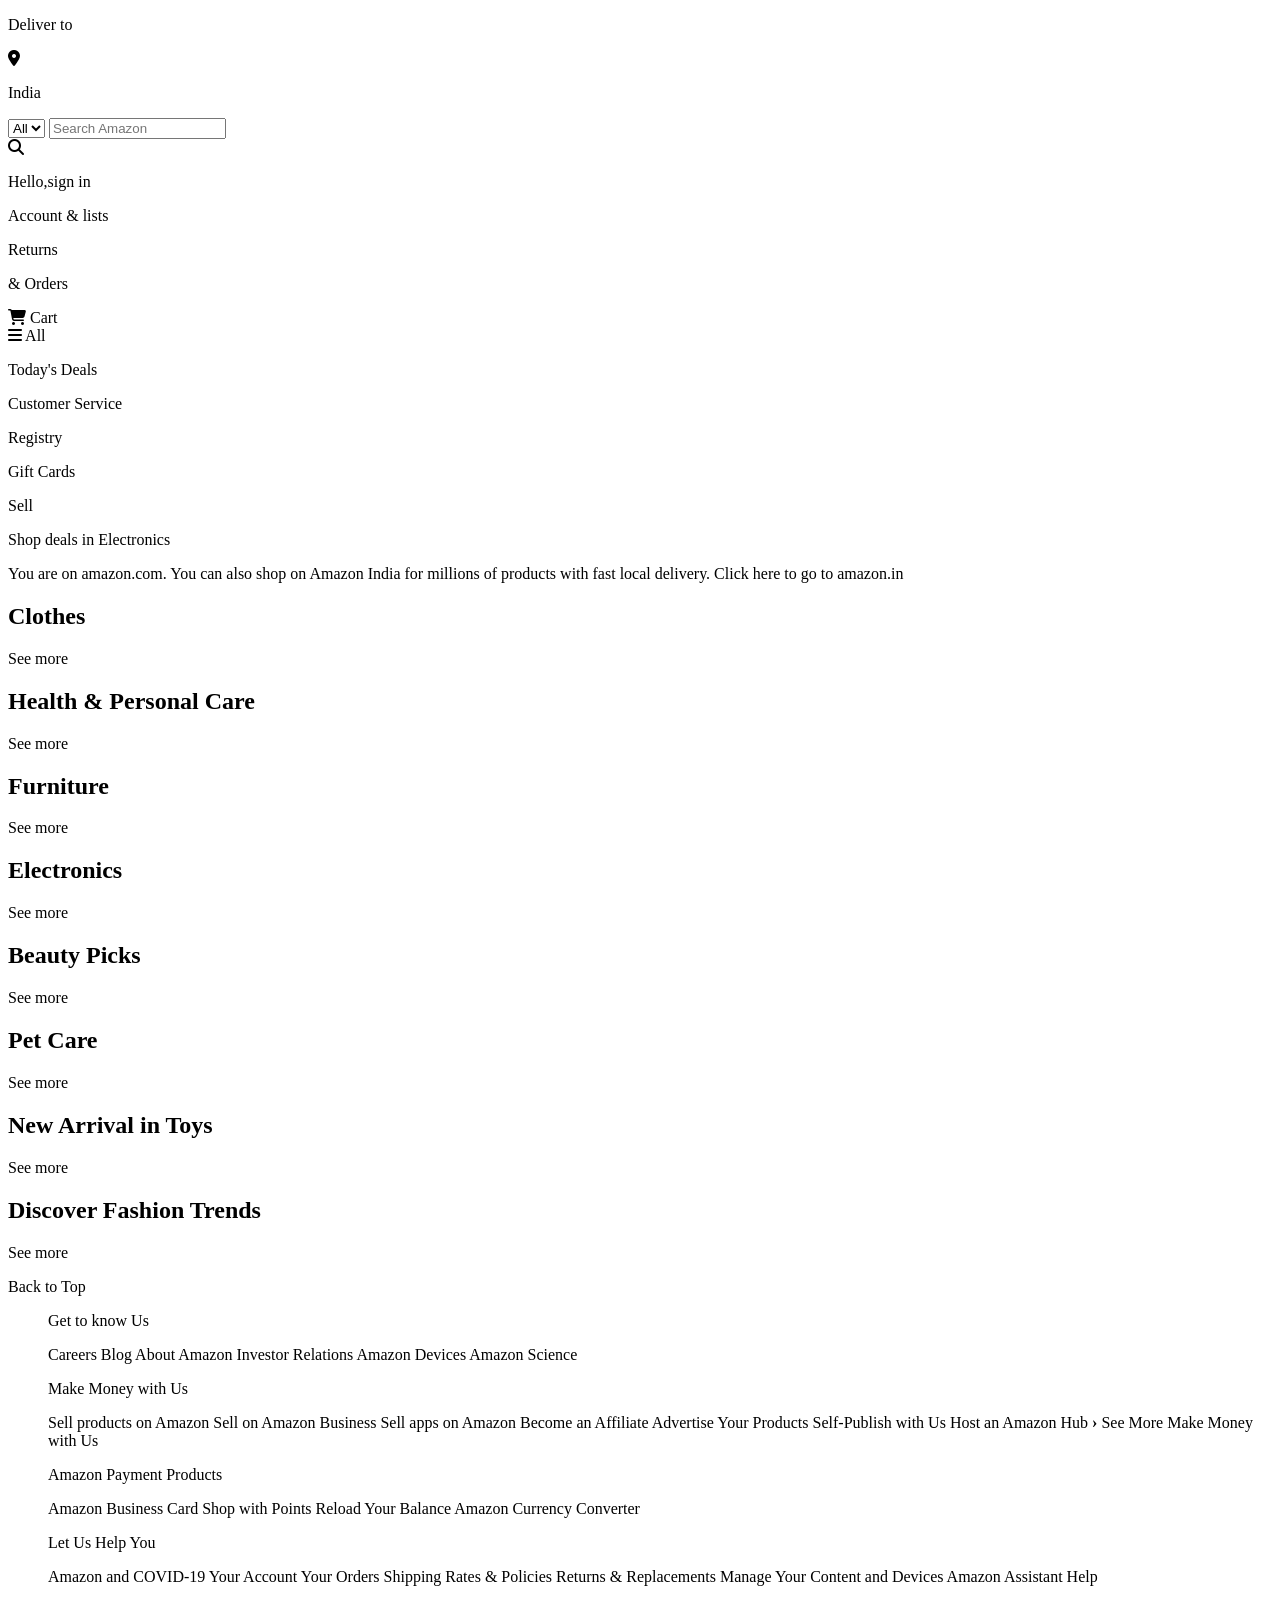
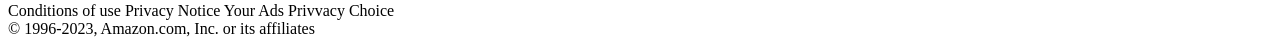
==== index.html @ c3206259 "Rename amazon.html to index.html" ====
<!DOCTYPE html>
<html lang="en">
<head>
  <meta charset="UTF-8">
  <meta http-equiv="X-UA-Compatible" content="IE=edge">
  <meta name="viewport" content="width=device-width, initial-scale=1.0">
  <title>Amazon</title>
  <link rel="stylesheet" href="https://cdnjs.cloudflare.com/ajax/libs/font-awesome/6.4.2/css/all.min.css" integrity="sha512-z3gLpd7yknf1YoNbCzqRKc4qyor8gaKU1qmn+CShxbuBusANI9QpRohGBreCFkKxLhei6S9CQXFEbbKuqLg0DA==" crossorigin="anonymous" referrerpolicy="no-referrer" />
  <link rel="stylesheet" href="style.css">
</head>
<body>
 <header>
    <div class="navbar">
      <div class="nav-logo border">
        <div class="logo"></div>
      </div>

      <div class="nav-address border">
        <p class="add-first">Deliver to</p>
        <div class="add-icon">
          <i class="fa-solid fa-location-dot"></i>
          <p class="add-second">India</p>
        </div>
      </div>

      <div class="nav-search">
        <select class="search-select">
          <option>All</option>
        </select>
        <input placeholder="Search Amazon" class="search-input">
        <div class="search-icon">
          <i class="fa-solid fa-magnifying-glass"></i>
        </div>
      </div>
      <div class="nav-signin border">
        <p><span>Hello,sign in</span></p>
        <p class="nav-second">Account & lists</p>
      </div>

      <div class="nav-return border">
        <p><span>Returns</span></p>
        <p class="nav-second">& Orders</p>
      </div>

      <div class="nav-cart border">
        <i class="fa-solid fa-cart-shopping"></i>
        Cart
      </div>
    </div>
    <div class="panel">
      <div class="panel-all border">
        <i class="fa-solid fa-bars"></i>
        All
      </div>
      <div class="panel-ops">
        <p class="border">Today's Deals</p>
        <p class="border">Customer Service</p>
        <p class="border">Registry</p>
        <p class="border">Gift Cards</p>
        <p class="border">Sell</p>
      </div>
      <div class="panel-deals">
        Shop deals in Electronics 
      </div>
    </div>

 </header>

 <div class="hero-section">
  <div class="hero-msg">
    <p>You are on amazon.com. You can also shop on Amazon India for millions of products with fast local delivery. <a>Click here to go to amazon.in</a></p>
  </div>
 </div>

 <div class="shop-section">

  <div class="box">
    <div class="box-content">
      <h2>Clothes</h2>
    <div class="box-img" style="background-image: url('box1_image.jpg');"></div>
    <p>See more</p>
    </div>

  </div>
  <div class="box">
    <div class="box-content">
      <h2>Health & Personal Care</h2>
    <div class="box-img" style="background-image: url('box2_image.jpg');"></div>
    <p>See more</p>
    </div>
  </div>

  <div class="box">
    <div class="box-content">
      <h2>Furniture</h2>
    <div class="box-img" style="background-image: url('box3_image.jpg');"></div>
    <p>See more</p>
    </div>
  </div>

  <div class="box">
    <div class="box-content">
      <h2>Electronics</h2>
    <div class="box-img" style="background-image: url('box4_image.jpg');"></div>
    <p>See more</p>
    </div>
  </div>

  <div class="box">
    <div class="box-content">
      <h2>Beauty Picks</h2>
    <div class="box-img" style="background-image: url('box5_image.jpg');"></div>
    <p>See more</p>
    </div>

  </div>
  <div class="box">
    <div class="box-content">
      <h2>Pet Care</h2>
    <div class="box-img" style="background-image: url('box6_image.jpg');"></div>
    <p>See more</p>
    </div>
  </div>

  <div class="box">
    <div class="box-content">
      <h2>New Arrival in Toys</h2>
    <div class="box-img" style="background-image: url('box7_image.jpg');"></div>
    <p>See more</p>
    </div>
  </div>
  
  <div class="box">
    <div class="box-content">
      <h2>Discover Fashion Trends</h2>
    <div class="box-img" style="background-image: url('box8_image.jpg');"></div>
    <p>See more</p>
    </div>
  </div>
 </div>
 <footer>
  <div class="foot-panel1">
    Back to Top
  </div>
  <div class="foot-panel2">
    <ul>
      <p>Get to know Us</p>
      <a>Careers</a>
      <a>Blog</a>
      <a>About Amazon</a>
      <a>Investor Relations</a>
      <a>Amazon Devices</a>
      <a>Amazon Science</a>
    </ul>
    <ul>
      <p>Make Money with Us</p>
      <a>Sell products on Amazon</a>
      <a>Sell on Amazon Business</a>
      <a>Sell apps on Amazon</a>
      <a>Become an Affiliate</a>
      <a>Advertise Your Products</a>
      <a>Self-Publish with Us</a>
      <a>Host an Amazon Hub</a>
      <a><b>›</b> See More Make Money with Us</a>
    </ul>
    <ul>
      <p>Amazon Payment Products</p>
      <a>Amazon Business Card</a>
      <a>Shop with Points</a>
      <a>Reload Your Balance</a>
      <a>Amazon Currency Converter</a>
    </ul>
    <ul>
      <p>Let Us Help You</p>
      <a>Amazon and COVID-19</a>
      <a>Your Account</a>
      <a>Your Orders</a>
      <a>Shipping Rates & Policies</a>
      <a>Returns & Replacements</a>
      <a>Manage Your Content and Devices</a>
      <a>Amazon Assistant</a>
      <a>Help</a>
    </ul>
  </div>
  <div class="foot-panel3">
    <div class="logo"></div>
  </div>
  <div class="foot-panel4">
    <div class="pages">
      <a>Conditions of use</a>
      <a>Privacy Notice</a>
      <a>Your Ads Privvacy Choice</a>
    </div>
    <div class="copyright">
      © 1996-2023, Amazon.com, Inc. or its affiliates
    </div>
  </div>
 </footer>
</body>
</html>
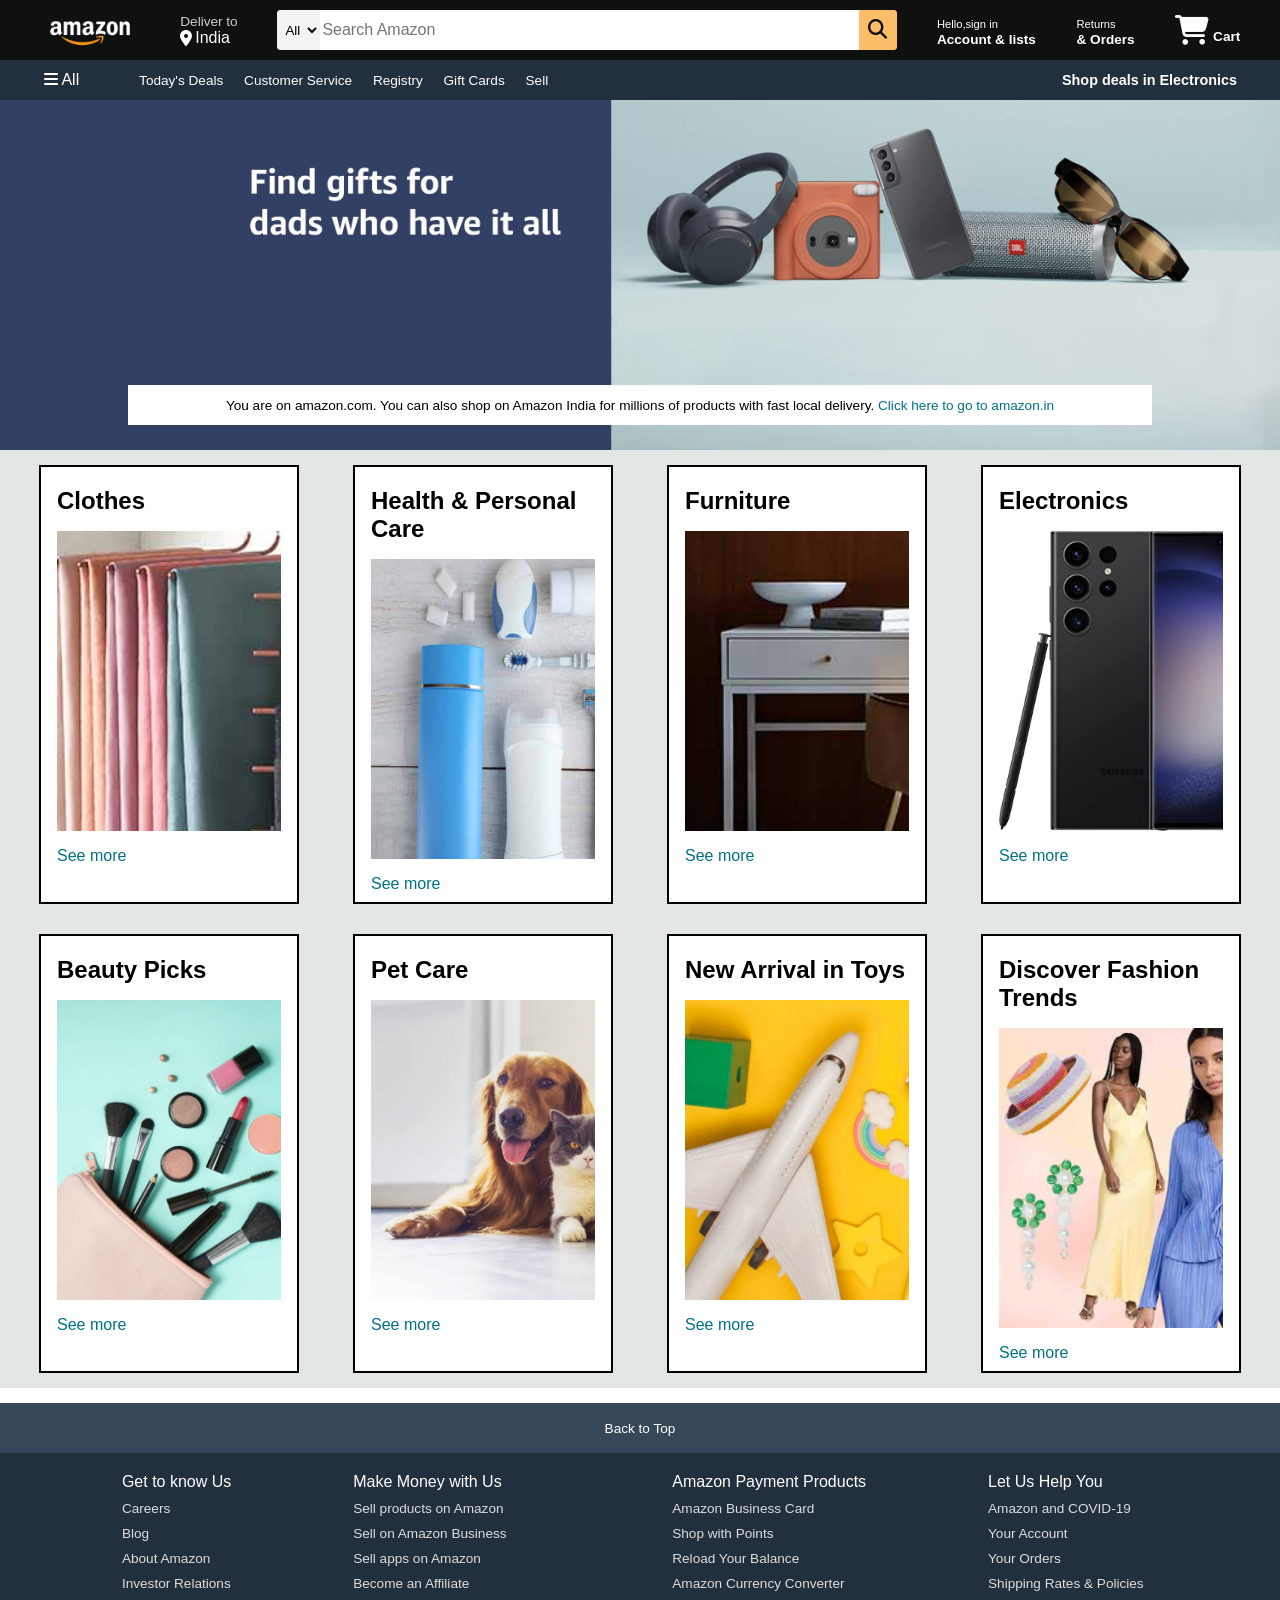
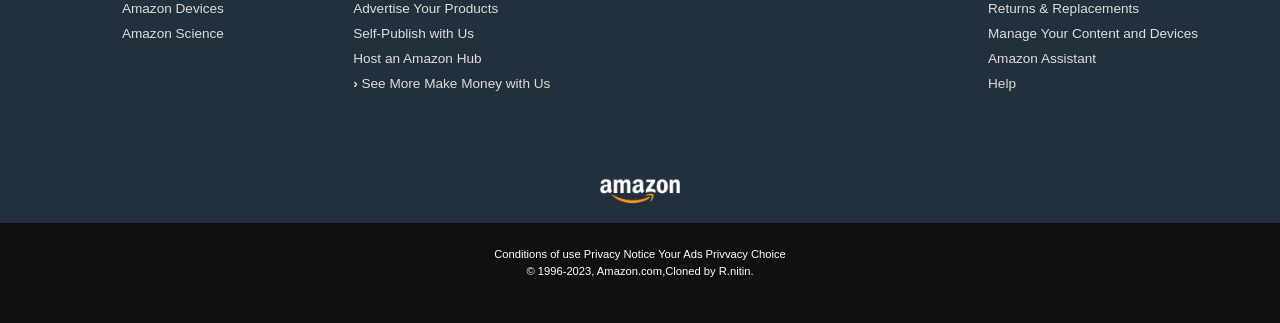
==== commit 6e58776e: "Update index.html" ====
--- a/index.html
+++ b/index.html
@@ -192,7 +192,7 @@
       <a>Your Ads Privvacy Choice</a>
     </div>
     <div class="copyright">
-      © 1996-2023, Amazon.com, Inc. or its affiliates
+      © 1996-2023, Amazon.com,Cloned by R.nitin.
     </div>
   </div>
  </footer>
--- a/style.css
+++ b/style.css
@@ -0,0 +1,255 @@
+* {
+    margin: 0;
+    font-family: Arial;
+    border: border-box;
+}
+ .navbar{
+    height: 60px;
+    background-color: #0f1111;
+    color: white;
+    display: flex;
+    align-items: center;
+    justify-content: space-evenly;
+
+
+ }
+ .nav-logo {
+    height: 50px;
+    width: 100px;
+
+ }
+
+ .logo{
+    background-image: url("amazon_logo.png");
+    background-size: cover;
+    height: 50px;
+    width: 100%;
+ }
+  .border{
+    border: 1.5px solid transparent;
+  }
+  .border:hover {
+    border: 1.5px solid white;
+  }
+
+  /** box2**/
+  .add-first{
+    color: #cccccc;
+    font-size: 0.85rem;
+    margin: 15;
+
+  }
+  .add-second{
+font-size: 1rem;
+margin-left: 3px;
+  }
+  .add-icon{
+    display: flex;
+    align-items: center;
+  }
+  /**box-3**/
+  .nav-search{
+    display: flex;
+    justify-content: space-evenly;
+    background-color: pink;
+    width: 620px;
+    height: 40px;
+    border-radius: 4px;
+  }
+
+  .search-select{
+    background-color: #f3f3f3;
+    width: 50px;
+    text-align: center;
+    border-top-left-radius: 4px;
+    border-bottom-left-radius: 4px;
+    border: none;
+
+  }
+  .search-input{
+    width: 100%;
+    font-size: 1rem;
+    border: none;
+    
+  }
+  .search-icon{
+    width: 45px;
+    display: flex;
+    justify-content: center;
+    align-items: center;
+    font-size: 1.2rem;
+    background-color: #febd68;
+    border-top-right-radius: 4px;
+    border-bottom-right-radius: 4px;
+    color: #0f1111;
+  }
+
+  .nav-search:hover{
+    border:2px solid orange;
+  }
+
+  /*** box 4 ***/
+  span{
+    font-size: .7rem;
+
+  }
+  .nav-second{
+    font-size: 0.85rem;
+    font-weight: 700;
+
+  }
+
+  /*** box 6 ***/
+  .nav-cart i {
+    font-size: 30px;
+  }
+  .nav-cart {
+    font-size: .85rem;
+    font-weight: 700;
+  }
+
+  /** panels **/
+
+  .panel{
+    height: 40px;
+    background-color: #222f3d;
+    display: flex;
+    color: white;
+    align-items: center;
+    justify-content: space-evenly;
+  }
+
+  .panel-ops p{
+    display: inline;
+    margin-left: 15px;
+  }
+ .panel-ops{
+  width:70%;
+  font-size: 0.85rem;
+
+ }
+ .panel-deals{
+  font-size: 0.9rem;
+  font-weight: 700;
+ }
+
+
+.hero-section{
+  background-image: url("hero_image.jpg");
+  height: 350px;
+  background-size: cover;
+  display: flex;
+  align-items: flex-end;
+  justify-content: center;
+}
+
+.hero-msg{
+  color: black;
+  background-color: white;
+  height: 40px;
+  display: flex;
+  align-items: center;
+  justify-content: center;
+  font-size: 0.85rem;
+  width: 80%;
+  margin-bottom: 25px;
+}
+
+.hero-msg a {
+  color: #007185;
+}
+
+/**shop section**/
+.shop-section {
+  display: flex;
+  flex-wrap: wrap;
+  justify-content: space-evenly;
+  background-color: #e2e7e6;
+
+}
+.box{
+  border: 2px solid black;
+  height: 400px;
+  width: 20%;
+  background-color: white;
+  padding: 20px 0px 15px;
+  margin: 15px;
+}
+.box-img{
+  height: 300px;
+  background-size: cover;
+  margin-top: 1rem;
+  margin-bottom: 1rem;
+
+}
+.box-content{
+  margin-left: 1rem;
+  margin-right: 1rem;
+}
+.box-content p{
+  color: #007185;
+}
+
+/**footer**/
+footer{
+  margin-top: 15px;
+}
+.foot-panel1{
+  background-color: #37475a;
+  color:white;
+  height: 50px;
+  display: flex;
+  justify-content: center;
+  align-items: center;
+  font-size: .85rem;
+}
+.foot-panel2{
+  background-color: #222f3d;
+  color: white;
+  height: 300px;
+  display: flex;
+  justify-content: space-evenly;
+}
+
+ul {
+  margin-top:20px;
+}
+
+ul a {
+  display: block;
+  font-size: .85rem;
+  margin-top: 10px;
+  color: #dddddd;
+}
+
+.foot-panel3{
+  background-color: #222f3d;
+  color:white;
+  border-top: 0.5 solid white;
+  height: 70px;
+  display: flex;
+  justify-content: center;
+  align-items: center;
+}
+
+.logo{
+  background-image: url('amazon_logo.png');
+  background-size: cover;
+  height: 50px;
+  width: 100px;
+}
+
+.foot-panel4{
+  background-color: #0f1111;
+  color: white;
+  font-size: 0.7rem;
+  text-align: center;
+  height: 100px;
+}
+.pages{
+  padding-top: 25px;
+}
+.copyright{
+  padding-top: 5px;
+}
+
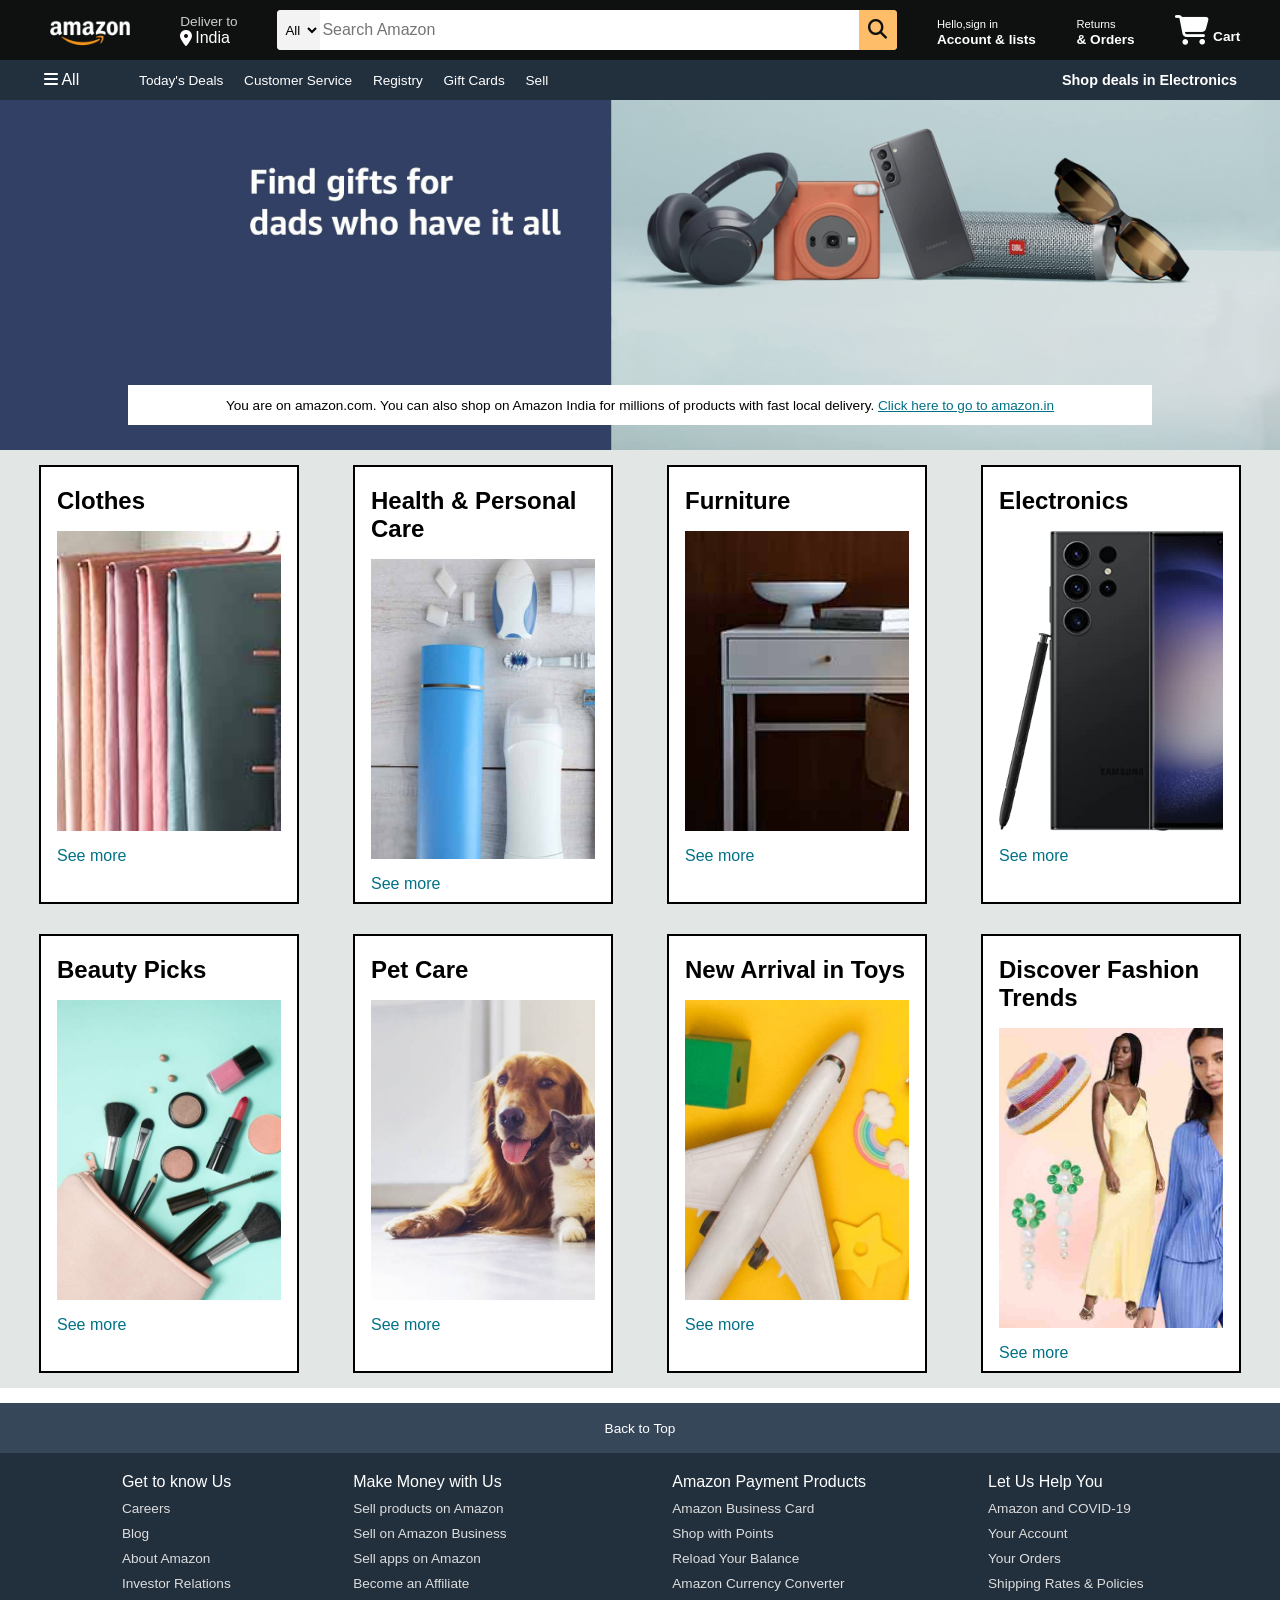
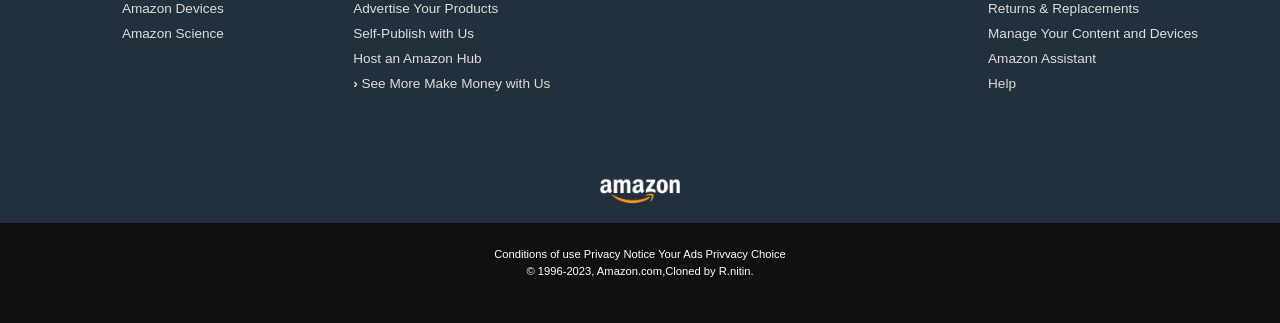
==== commit 5509c75e: "Update index.html" ====
--- a/index.html
+++ b/index.html
@@ -5,6 +5,7 @@
   <meta http-equiv="X-UA-Compatible" content="IE=edge">
   <meta name="viewport" content="width=device-width, initial-scale=1.0">
   <title>Amazon</title>
+  <link rel="icon" href="Amazon_icon.png">
   <link rel="stylesheet" href="https://cdnjs.cloudflare.com/ajax/libs/font-awesome/6.4.2/css/all.min.css" integrity="sha512-z3gLpd7yknf1YoNbCzqRKc4qyor8gaKU1qmn+CShxbuBusANI9QpRohGBreCFkKxLhei6S9CQXFEbbKuqLg0DA==" crossorigin="anonymous" referrerpolicy="no-referrer" />
   <link rel="stylesheet" href="style.css">
 </head>
@@ -68,7 +69,7 @@
 
  <div class="hero-section">
   <div class="hero-msg">
-    <p>You are on amazon.com. You can also shop on Amazon India for millions of products with fast local delivery. <a>Click here to go to amazon.in</a></p>
+    <p>You are on amazon.com. You can also shop on Amazon India for millions of products with fast local delivery. <a href="https://www.amazon.in">Click here to go to amazon.in</a></p>
   </div>
  </div>
 
